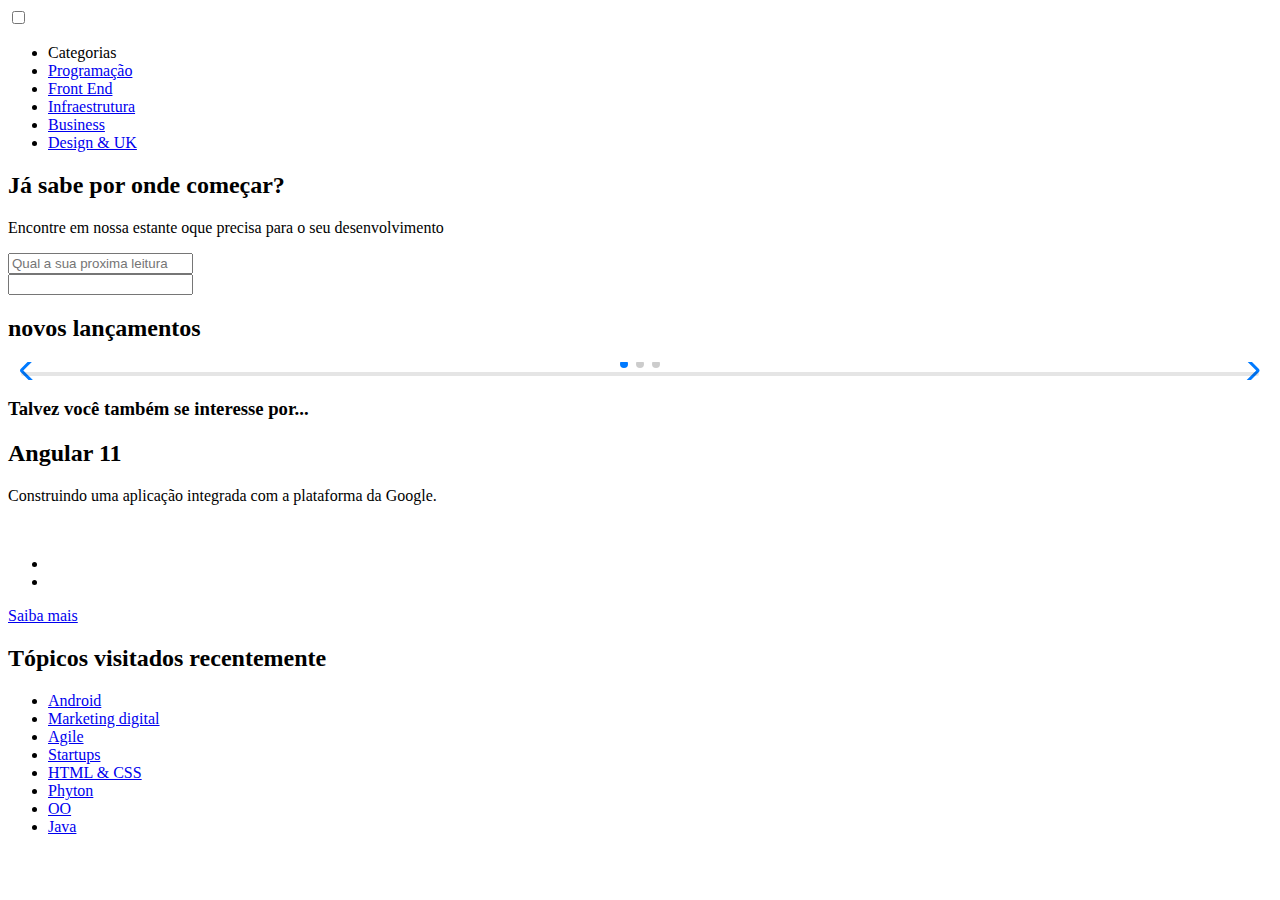
==== index.html @ a671f357 "Add files via upload" ====
<!DOCTYPE html>
<html lang="en">

<head>
    <meta charset="UTF-8">
    <meta http-equiv="X-UA-Compatible" content="IE=edge">
    <meta name="viewport" content="width=device-width, initial-scale=1.0">
    <title>Segundo Projeto</title>
    <link rel="preconnect" href="https://fonts.googleapis.com">
    <link rel="preconnect" href="https://fonts.gstatic.com" crossorigin>
    <link        href="https://fonts.googleapis.com/css2?family=Poppins:ital,wght@0,100;0,200;0,300;0,400;0,500;0,600;0,700;0,800;0,900;1,100;1,200;1,300;1,400;1,500;1,600;1,700;1,800;1,900&display=swap" rel="stylesheet">
    <link rel="stylesheet" href="https://cdn.jsdelivr.net/npm/swiper@11/swiper-bundle.min.css"
/>
    <link rel="stylesheet" href="assets/css/style.css">



</head>

<body>
    <header class="cabecalho">
        <div class="counteiner">
            <input type="checkbox" id="menu" class="seletor-menu">
            <label for="menu">
                <span class="menu-hamburguer"></span>
            </label>
            <img src="assets/img/Logo.svg" alt="" class="logo-cabecalho">

            <ul class="menu-lista">
                <li class="menu-lista-titulo">Categorias</li>
                <li class="lista-item"><a href="#">Programação</a></li>
                <li class="lista-item"><a href="#">Front End</a></li>
                <li class="lista-item"><a href="#">Infraestrutura</a></li>
                <li class="lista-item"><a href="#">Business</a></li>
                <li class="lista-item"><a href="#">Design & UK</a></li>
            </ul>
        </div>
    </header>
    <section class="banner">
        <h2 class="banner-titulo">Já sabe por onde começar?</h2>
        <p class="banner-texto">Encontre em nossa estante oque precisa para o seu desenvolvimento</p>
        <input type="search" placeholder="Qual a sua proxima leitura">
    </section>
<input  class="banner-pesquisa">
<section class="carrossel">
    <h2 class="carrossel-titulo">novos lançamentos</h2>
    <div class="swiper">
        <div class="swiper-wrapper">
            <div class="swiper-slide"><img src="assets/img/ApacheKafka.png" alt=""></div>
            <div class="swiper-slide"><img src="assets/img/Liderança.png" alt=""></div>
            <div class="swiper-slide"><img src= "assets/img/Javascript.png" alt=""></div>
            <div class="swiper-slide"><img src="assets/img/Guia Front-end.png" alt=""></div>
            <div class="swiper-slide"><img src="assets/img/Nodejs.svg" alt=""></div>
        </div>
        <div class="swiper-pagination"></div>
        <div class="swiper-button-prev"> </div>
        <div class="swiper-button-next"></div>
        <div class="swiper-scrollbar"></div>
    </div>
    <div class="card">
        <div class="card-descricao">
            <div class="descricao">
                <h3 class="descricao-titulo">Talvez você também se interesse por...</h3>
                <h2 class="descricao-titulo-livro">Angular 11</h2>
                <p class="descricao-texto">Construindo uma aplicação integrada com a plataforma da Google.</p>
            </div>
            <img src="assets/img/Angular.png" alt="">
            <div class="card-botoes">
                <ul class="botoes">
                <li class="botoes-item"> <img src="assets/img/Favoritos.svg" alt=""></li>
                <li class="botoes-item"><img src="assets/img/Compras.svg" alt=""> </li>
            </ul>
            <a href="#" class="botoes-ancora"> Saiba mais</a>
            </div>
        </div>

    </div>

</section>
<section class="topicos">
    <h2 class="topicos-titulo">
Tópicos visitados recentemente
    </h2>
    <ul class="topicos-lista">
        <li class="topicos-item"><a href="#" class="topicos-link"> Android</a></li>
        <li class="topicos-item"><a href="#" class="topicos-link">Marketing digital</a></li>
        <li class="topicos-item"><a href="#" class="topicos-link">Agile</a></li>
        <li class="topicos-item"><a href="#" class="topicos-link">Startups</a></li>
        <li class="topicos-item"><a href="#" class="topicos-link">HTML & CSS</a></li>
        <li class="topicos-item"><a href="#" class="topicos-link">Phyton</a></li>
        <li class="topicos-item"><a href="#" class="topicos-link">OO</a></li>
        <li class="topicos-item"><a href="#" class="topicos-link">Java</a></li>
    </ul>
</section>

<script src="https://cdn.jsdelivr.net/npm/swiper@11/swiper-bundle.min.js"></script>
<script>
    const swiper = new Swiper('.swiper', {
        spaceBetween:10,
        slidesPerView:3,
        pagination:{
            el:".swiper-pagination",
            type:"bullets",
        }
    })
 </script>











</body>

</html>
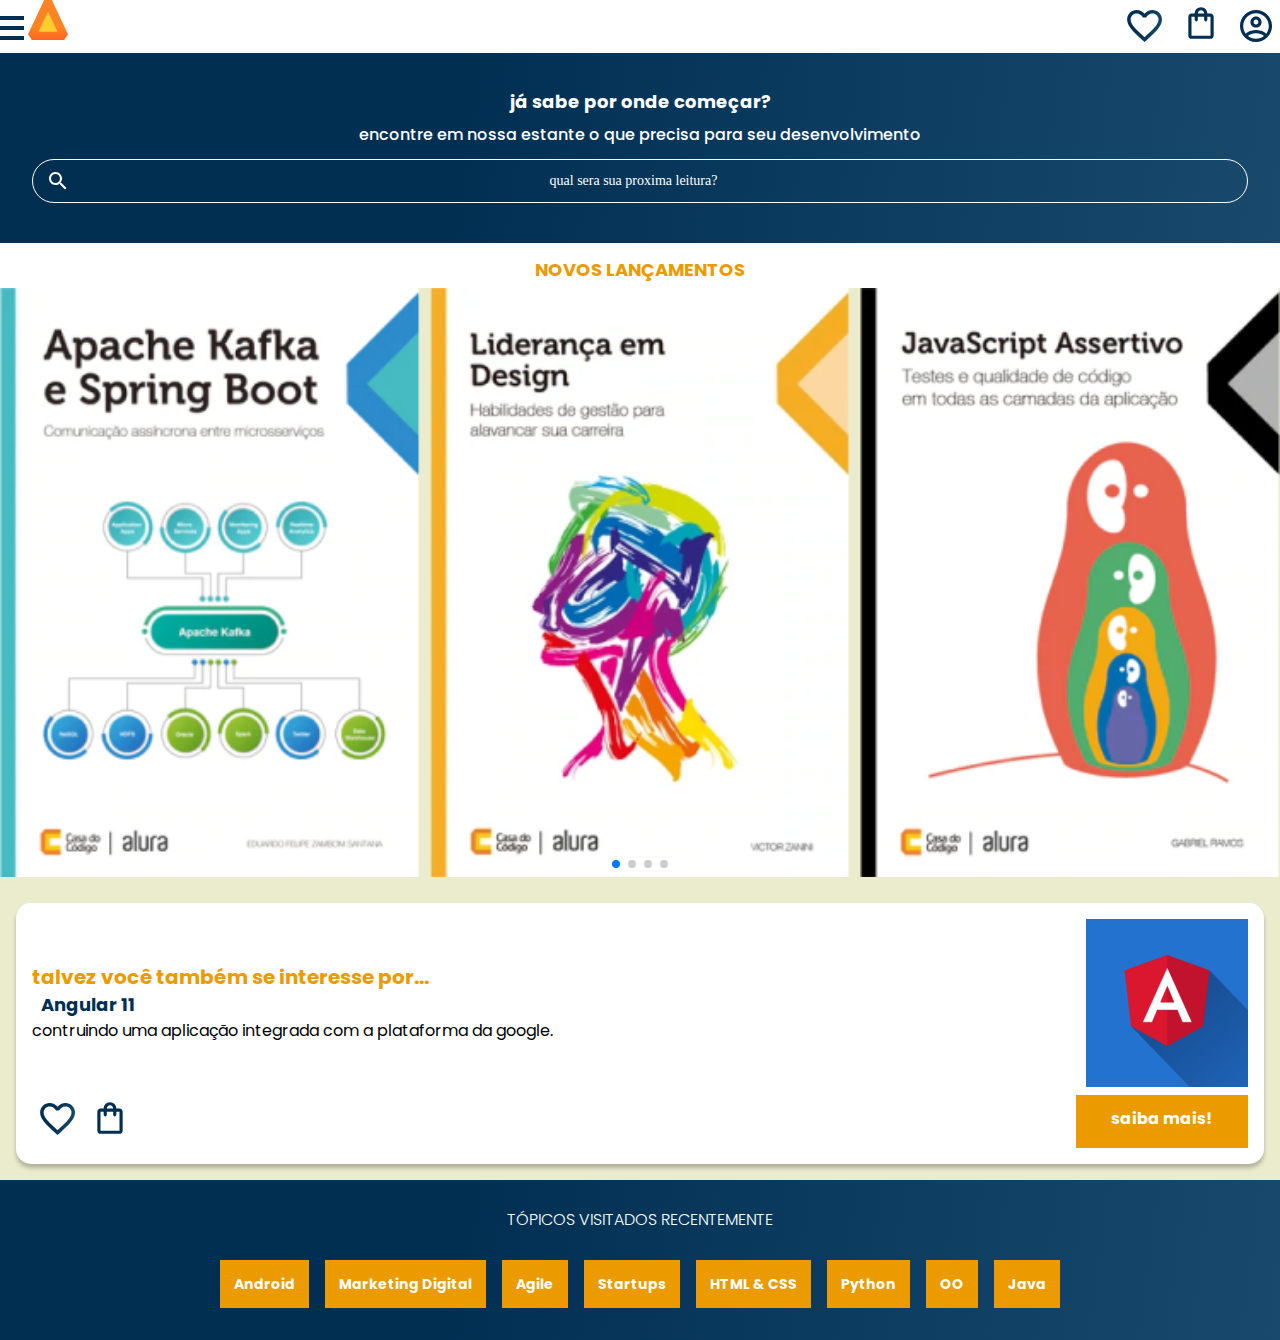
==== commit 0f44e62d: "Add files via upload" ====
--- a/index.html
+++ b/index.html
@@ -1,120 +1,114 @@
 <!DOCTYPE html>
-<html lang="en">
-
+<html lang="pt-br">
 <head>
     <meta charset="UTF-8">
     <meta http-equiv="X-UA-Compatible" content="IE=edge">
     <meta name="viewport" content="width=device-width, initial-scale=1.0">
-    <title>Segundo Projeto</title>
+    <title>segundo projeto</title>
     <link rel="preconnect" href="https://fonts.googleapis.com">
     <link rel="preconnect" href="https://fonts.gstatic.com" crossorigin>
-    <link        href="https://fonts.googleapis.com/css2?family=Poppins:ital,wght@0,100;0,200;0,300;0,400;0,500;0,600;0,700;0,800;0,900;1,100;1,200;1,300;1,400;1,500;1,600;1,700;1,800;1,900&display=swap" rel="stylesheet">
-    <link rel="stylesheet" href="https://cdn.jsdelivr.net/npm/swiper@11/swiper-bundle.min.css"
-/>
+    <link href="https://fonts.googleapis.com/css2?family=Poppins:ital,wght@0,100;0,200;0,300;0,400;0,500;0,600;0,700;0,800;0,900;1,100;1,200;1,300;1,400;1,500;1,600;1,700;1,800;1,900&display=swap" rel="stylesheet">
     <link rel="stylesheet" href="assets/css/style.css">
-
-
-
+    <link
+  rel="stylesheet"
+  href="https://cdn.jsdelivr.net/npm/swiper@11/swiper-bundle.min.css"
+  />
 </head>
-
 <body>
     <header class="cabecalho">
-        <div class="counteiner">
+        <div>
             <input type="checkbox" id="menu" class="seletor-menu">
             <label for="menu">
-                <span class="menu-hamburguer"></span>
+        <span class="menu-hamburguer"></span>
             </label>
-            <img src="assets/img/Logo.svg" alt="" class="logo-cabecalho">
-
+            
+            <img src="assets/img/AluraBooks/Logo.svg" alt="" class="logo-cabecalho">
             <ul class="menu-lista">
-                <li class="menu-lista-titulo">Categorias</li>
-                <li class="lista-item"><a href="#">Programação</a></li>
-                <li class="lista-item"><a href="#">Front End</a></li>
-                <li class="lista-item"><a href="#">Infraestrutura</a></li>
-                <li class="lista-item"><a href="#">Business</a></li>
-                <li class="lista-item"><a href="#">Design & UK</a></li>
+                <li class="menu-lista-titulo">CATEGORIAS</li>
+                <li class="menu-lista-item"><a class="menu-lista-link" href="#">PROGRAMAÇÃO</a></li>
+                <li class="menu-lista-item"><a class="menu-lista-link" href="#">FRONT-END</a></li>
+                <li class="menu-lista-item"><a class="menu-lista-link" class="menu-lista-link" href="#">INFRAESTRUTURA</a></li>
+                <li class="menu-lista-item"><a class="menu-lista-link" href="#">BUSINESS</a></li>
+                <li class="menu-lista-item"><a class="menu-lista-link" href="#">DESIGN & UK</a></li>
             </ul>
         </div>
+<div class="container"> 
+            <a href="#"><img src="assets/img/AluraBooks/Favoritos.svg" alt=""></a>
+            <a href="#"><img src="assets/img/AluraBooks/Compras.svg"alt=""></a>
+            <a href="#"><img src="assets/img/AluraBooks/Usuário.svg"alt=""></a>
+        </div>
+        
     </header>
     <section class="banner">
-        <h2 class="banner-titulo">Já sabe por onde começar?</h2>
-        <p class="banner-texto">Encontre em nossa estante oque precisa para o seu desenvolvimento</p>
-        <input type="search" placeholder="Qual a sua proxima leitura">
+        <h2 class="banner-titulo">já sabe por onde começar?</h2>
+        <p class="banner-texto">encontre em nossa estante o que precisa para seu desenvolvimento</p>
+        <input class="banner-pesquisa" type="search" placeholder="qual sera sua proxima leitura?">
     </section>
-<input  class="banner-pesquisa">
-<section class="carrossel">
-    <h2 class="carrossel-titulo">novos lançamentos</h2>
-    <div class="swiper">
-        <div class="swiper-wrapper">
-            <div class="swiper-slide"><img src="assets/img/ApacheKafka.png" alt=""></div>
-            <div class="swiper-slide"><img src="assets/img/Liderança.png" alt=""></div>
-            <div class="swiper-slide"><img src= "assets/img/Javascript.png" alt=""></div>
-            <div class="swiper-slide"><img src="assets/img/Guia Front-end.png" alt=""></div>
-            <div class="swiper-slide"><img src="assets/img/Nodejs.svg" alt=""></div>
-        </div>
-        <div class="swiper-pagination"></div>
-        <div class="swiper-button-prev"> </div>
+    <section class="carrossel">
+        <h2 class="carrossel-titulo">novos lançamentos</h2>
+        <div class="swiper">
+        
+            <div class="swiper-wrapper">
+                <div class="swiper-slide"><img src="assets/img/AluraBooks/ApacheKafka.png" alt=""></div>
+                <div class="swiper-slide"><img src="assets/img/AluraBooks/Liderança.png" alt=""></div>
+                <div class="swiper-slide"><img src="assets/img/AluraBooks/Javascript.png" alt=""></div>
+                <div class="swiper-slide"><img src="assets/img/AluraBooks/Guia Front-end.png" alt=""></div>
+                <div class="swiper-slide"><img src="assets/img/AluraBooks/Portugol.png" alt=""></div>
+                <div class="swiper-slide"><img src="assets/img/AluraBooks/Nodejs.png" alt=""></div>
+
+                <div class="swiper-pagination"></div>
+
+        <div class="swiper-button-prev"></div>
+
         <div class="swiper-button-next"></div>
+
         <div class="swiper-scrollbar"></div>
     </div>
     <div class="card">
-        <div class="card-descricao">
-            <div class="descricao">
-                <h3 class="descricao-titulo">Talvez você também se interesse por...</h3>
-                <h2 class="descricao-titulo-livro">Angular 11</h2>
-                <p class="descricao-texto">Construindo uma aplicação integrada com a plataforma da Google.</p>
+    <div class="card-descricao">
+        <div class="descricao">
+            <h3 class="descricao-titulo">talvez você também se interesse por...</h3>
+            <h2 class="descricao-titulo-livro">Angular 11</h2>
+            <div class="descricao-titulo-texto">contruindo uma aplicação integrada com a plataforma da google.
             </div>
-            <img src="assets/img/Angular.png" alt="">
-            <div class="card-botoes">
-                <ul class="botoes">
-                <li class="botoes-item"> <img src="assets/img/Favoritos.svg" alt=""></li>
-                <li class="botoes-item"><img src="assets/img/Compras.svg" alt=""> </li>
-            </ul>
-            <a href="#" class="botoes-ancora"> Saiba mais</a>
             </div>
-        </div>
+            <img src="assets/img/AluraBooks/Angular.png" alt="Imagem do Angular">
+    </div>
+       <div class="card-botoes">
+        <ul class="botoes">
+            <li class="botoes-item"><img src="assets/img/AluraBooks/Favoritos.svg" alt=""></li>
+            <li class="botoes-item"><img src="assets/img/AluraBooks/Compras.svg" alt=""></li>
+        </ul>
+        <a href="#" class="botoes-ancora">saiba mais!</a>
+    </div>
+    </div>
+</div>
+    </section>
+    <section class="topicos">
+        <h2 class="topicos-titulo">TÓPICOS VISITADOS RECENTEMENTE</h2>
+        <ul class="topicos-lista">
+            <li class="topicos-item"><a href="#" class="topicos-link">Android</a></li>
+            <li class="topicos-item"><a href="#" class="topicos-link">Marketing Digital</a></li>
+            <li class="topicos-item"><a href="#" class="topicos-link">Agile</a></li>
+            <li class="topicos-item"><a href="#" class="topicos-link">Startups</a></li>
+            <li class="topicos-item"><a href="#" class="topicos-link">HTML & CSS</a></li>
+            <li class="topicos-item"><a href="#" class="topicos-link">Python</a></li>
+            <li class="topicos-item"><a href="#" class="topicos-link">OO</a></li>
+            <li class="topicos-item"><a href="#" class="topicos-link">Java</a></li>
+        </ul>
+    </sectiion>
+    <script src="https://cdn.jsdelivr.net/npm/swiper@11/swiper-bundle.min.js"></script>
+    <script>
+    const swiper = new Swiper('.swiper', {
+  // Optional parameters
+    spaceBetween: 10,
+    slidesPerView: 3,
+    pagination:{
+        el: ".swiper-pagination",
+        type: "bullets",
+    }
 
-    </div>
-
-</section>
-<section class="topicos">
-    <h2 class="topicos-titulo">
-Tópicos visitados recentemente
-    </h2>
-    <ul class="topicos-lista">
-        <li class="topicos-item"><a href="#" class="topicos-link"> Android</a></li>
-        <li class="topicos-item"><a href="#" class="topicos-link">Marketing digital</a></li>
-        <li class="topicos-item"><a href="#" class="topicos-link">Agile</a></li>
-        <li class="topicos-item"><a href="#" class="topicos-link">Startups</a></li>
-        <li class="topicos-item"><a href="#" class="topicos-link">HTML & CSS</a></li>
-        <li class="topicos-item"><a href="#" class="topicos-link">Phyton</a></li>
-        <li class="topicos-item"><a href="#" class="topicos-link">OO</a></li>
-        <li class="topicos-item"><a href="#" class="topicos-link">Java</a></li>
-    </ul>
-</section>
-
-<script src="https://cdn.jsdelivr.net/npm/swiper@11/swiper-bundle.min.js"></script>
-<script>
-    const swiper = new Swiper('.swiper', {
-        spaceBetween:10,
-        slidesPerView:3,
-        pagination:{
-            el:".swiper-pagination",
-            type:"bullets",
-        }
-    })
- </script>
-
-
-
-
-
-
-
-
-
-
-
+    });
+    </script>
 </body>
-
 </html>--- a/assets/css/style.css
+++ b/assets/css/style.css
@@ -0,0 +1,17 @@
+@import url(reset.css);
+@import url(header.css);
+@import url(banner.css);
+@import url(carrossel.css);
+@import url(topicos.css);
+
+:root{
+    --branco: #FFFFFF;
+    --cor-de-fundo: #EBECCE;
+    --laranja: #EB9B00;
+    --azul-degrade: linear-gradient(97.56deg, #002f52 35.49%, #326589 165.37%);
+    --azul: #002f52;
+}
+body{
+    background-color: var(--cor-de-fundo);
+    font-family: "poppins", sans-serif;
+}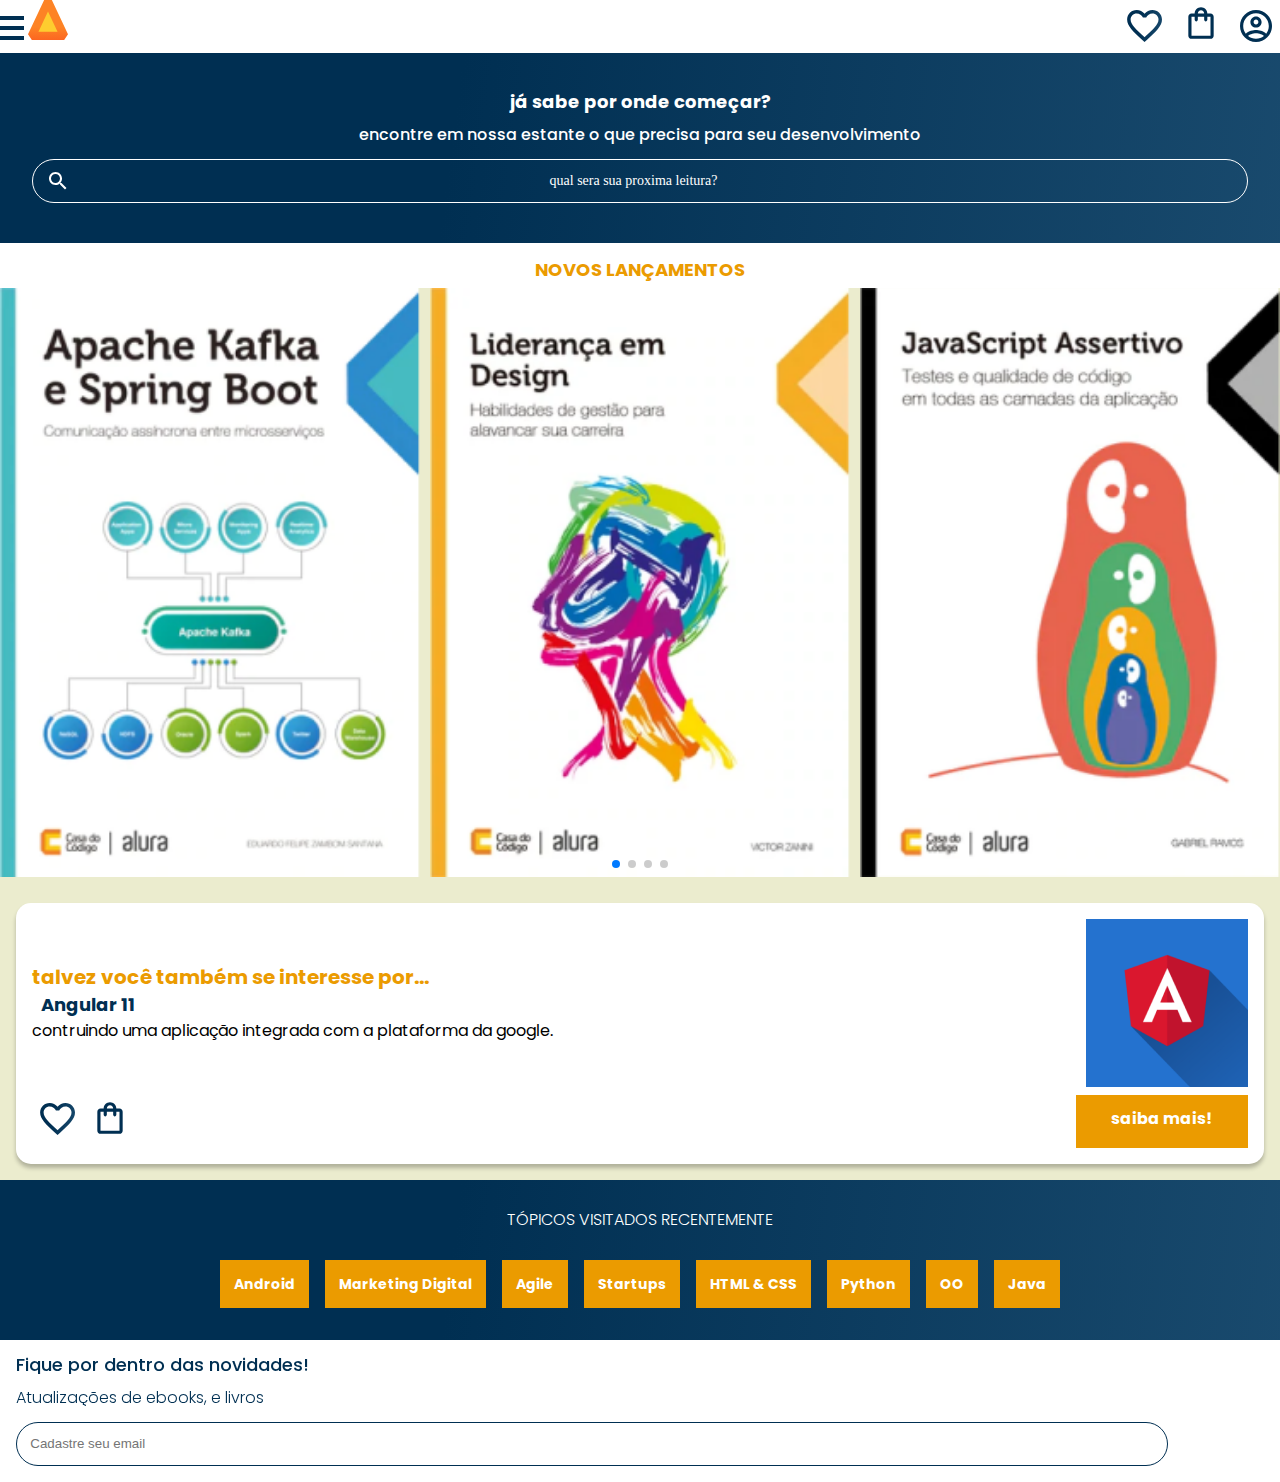
==== commit 0e112d5b: "Add files via upload" ====
--- a/index.html
+++ b/index.html
@@ -96,7 +96,12 @@
             <li class="topicos-item"><a href="#" class="topicos-link">OO</a></li>
             <li class="topicos-item"><a href="#" class="topicos-link">Java</a></li>
         </ul>
-    </sectiion>
+    </section> 
+    <section class="contatos">
+        <h2 class="contato-titulo">Fique por dentro das novidades!</h2> 
+        <p class="contato-texto">Atualizações de ebooks, e livros</p>
+        <input type="email" class="contato-email" placeholder="Cadastre seu email"> 
+    </section>
     <script src="https://cdn.jsdelivr.net/npm/swiper@11/swiper-bundle.min.js"></script>
     <script>
     const swiper = new Swiper('.swiper', {
--- a/assets/css/style.css
+++ b/assets/css/style.css
@@ -3,6 +3,7 @@
 @import url(banner.css);
 @import url(carrossel.css);
 @import url(topicos.css);
+@import url(contatos.css);
 
 :root{
     --branco: #FFFFFF;
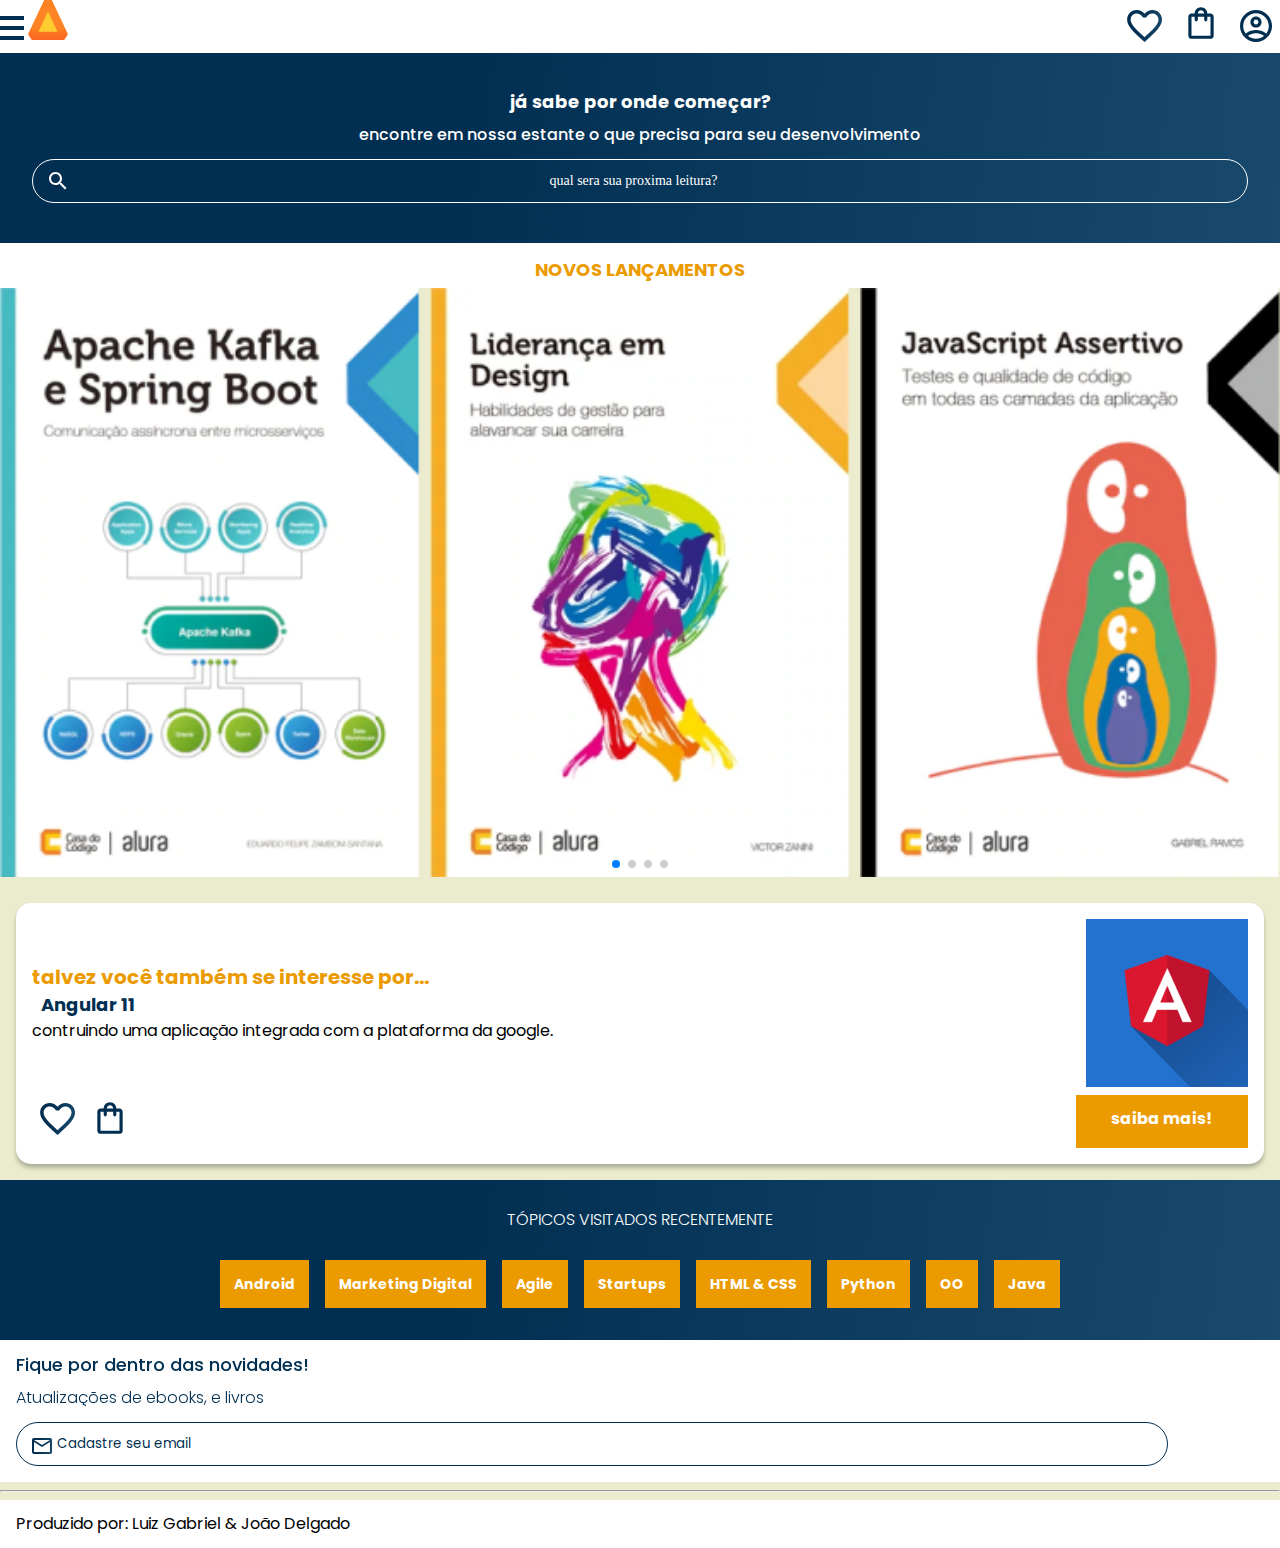
==== commit f5ede533: "Add files via upload" ====
--- a/index.html
+++ b/index.html
@@ -102,6 +102,10 @@
         <p class="contato-texto">Atualizações de ebooks, e livros</p>
         <input type="email" class="contato-email" placeholder="Cadastre seu email"> 
     </section>
+    <hr>
+    <footer class="rodape">
+        <h2 class="titulo-rodape">Produzido por: Luiz Gabriel & João Delgado</h2>
+    </footer>
     <script src="https://cdn.jsdelivr.net/npm/swiper@11/swiper-bundle.min.js"></script>
     <script>
     const swiper = new Swiper('.swiper', {
@@ -116,4 +120,5 @@
     });
     </script>
 </body>
-</html>+</html>
+
